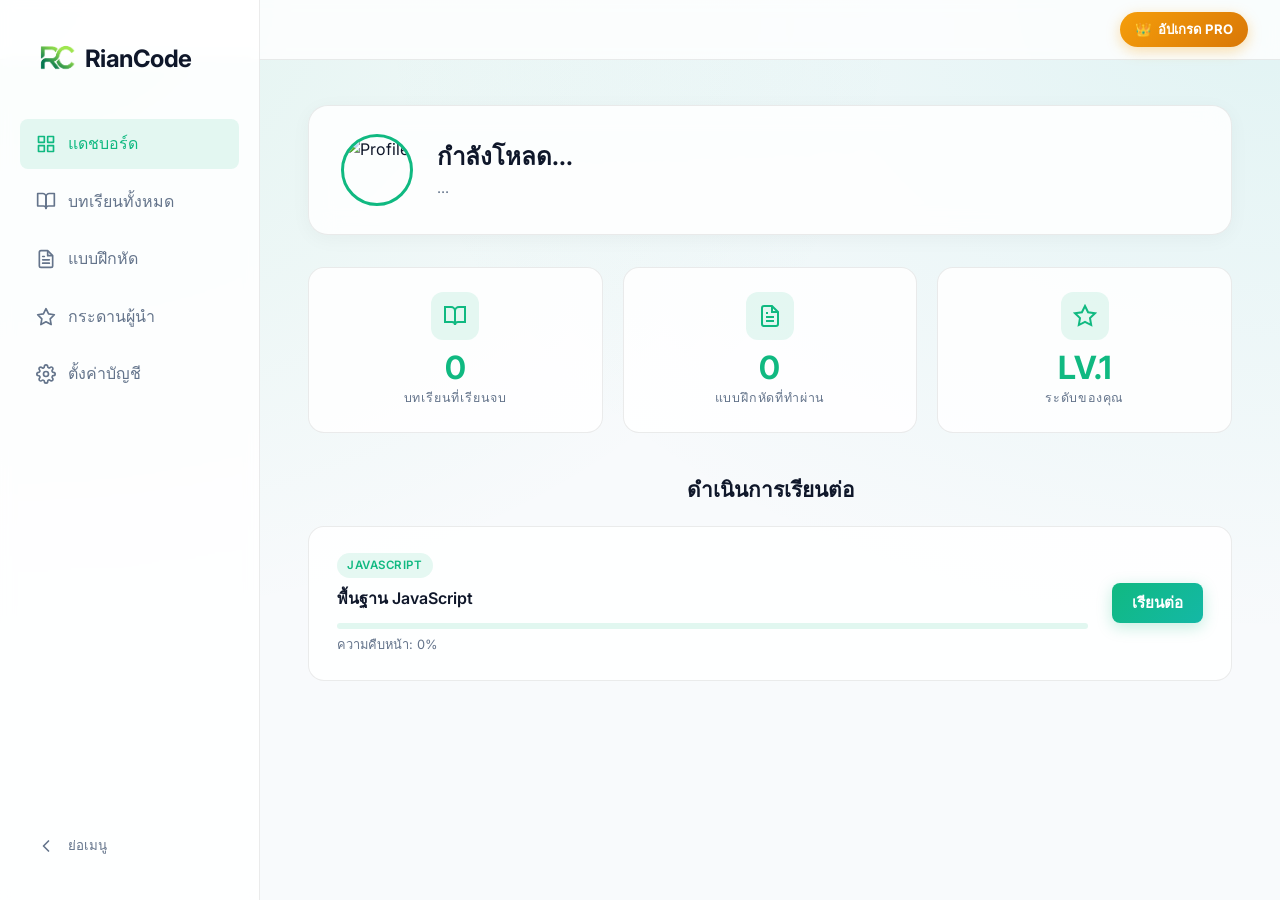
==== dashboard.html @ dbc55b89 "frontend เสร็จแล้วสำหรับ user" ====
<!DOCTYPE html>
<html lang="th">

<head>
    <meta charset="UTF-8">
    <meta name="viewport" content="width=device-width, initial-scale=1.0">
    <title>แดชบอร์ด - RianCode</title>
    <link rel="icon" type="image/png" href="frontend/assets/img/logo.png">
    <link
        href="https://fonts.googleapis.com/css2?family=Inter:wght@300;400;600;700&family=JetBrains+Mono:wght@400;700&display=swap"
        rel="stylesheet">
    <link rel="stylesheet" href="frontend/assets/css/style.css?v=1788372563889">

    <style>
        /* ===== Dashboard Navbar ===== */
        .nav-container.dashboard-nav {
            display: flex;
            align-items: center;
            justify-content: flex-end;
            max-width: 100%;
            padding: 0.75rem 2rem;
            gap: 1rem;
        }

        .dash-hamburger {
            display: none;
            /* hidden on desktop */
            background: none;
            border: none;
            cursor: pointer;
            color: var(--text-primary);
            padding: 0.4rem;
            border-radius: 8px;
            transition: background 0.2s;
        }

        .dash-hamburger:hover {
            background: rgba(16, 185, 129, 0.08);
        }

        .dash-brand {
            display: none;
            /* shown on mobile only */
            align-items: center;
            gap: 0.4rem;
            font-weight: 700;
            font-size: 1.1rem;
            text-decoration: none;
            color: var(--text-primary);
            margin-right: auto;
        }

        .dash-nav-actions {
            display: flex !important;
        }

        /* ===== Sidebar Header ===== */
        .sidebar-header {
            display: flex;
            justify-content: space-between;
            align-items: center;
            margin-bottom: 2rem;
            padding: 0 0.5rem;
        }

        .mobile-close-btn {
            display: none;
            background: none;
            border: none;
            cursor: pointer;
            color: var(--text-secondary);
            padding: 0.3rem;
            border-radius: 6px;
            transition: background 0.2s, color 0.2s;
        }

        .mobile-close-btn:hover {
            background: rgba(0, 0, 0, 0.06);
            color: var(--text-primary);
        }

        /* ===== Main Content & Inner ===== */
        .dashboard-inner {
            max-width: 1000px;
            margin: 0 auto;
            width: 100%;
        }

        /* ===== Profile Header Card ===== */
        .dashboard-header {
            display: flex;
            align-items: center;
            gap: 1.5rem;
            margin-bottom: 2rem;
            background: var(--surface-color);
            padding: 1.75rem 2rem;
            border-radius: 20px;
            border: 1px solid var(--surface-border);
            backdrop-filter: blur(12px);
            box-shadow: 0 4px 20px rgba(0, 0, 0, 0.04);
        }

        .dashboard-avatar {
            width: 72px;
            height: 72px;
            border-radius: 50%;
            border: 3px solid var(--primary-color);
            object-fit: cover;
            flex-shrink: 0;
        }

        .dashboard-welcome h1 {
            font-size: 1.5rem;
            font-weight: 700;
            margin-bottom: 0.25rem;
            line-height: 1.3;
        }

        .dashboard-welcome p {
            color: var(--text-secondary);
            font-size: 0.9rem;
        }

        /* ===== Stats Grid ===== */
        .dashboard-stats {
            display: grid;
            grid-template-columns: repeat(3, 1fr);
            gap: 1.25rem;
            margin-bottom: 2.5rem;
        }

        .stat-card {
            background: var(--surface-color);
            border: 1px solid var(--surface-border);
            padding: 1.5rem 1rem;
            border-radius: 16px;
            text-align: center;
            transition: transform 0.2s, box-shadow 0.2s;
        }

        .stat-card:hover {
            transform: translateY(-3px);
            box-shadow: 0 8px 24px rgba(0, 0, 0, 0.07);
        }

        .stat-icon {
            display: inline-flex;
            align-items: center;
            justify-content: center;
            width: 48px;
            height: 48px;
            border-radius: 12px;
            background: rgba(16, 185, 129, 0.1);
            color: var(--primary-color);
            margin-bottom: 0.75rem;
        }

        .stat-value {
            font-size: 2rem;
            font-weight: 700;
            color: var(--primary-color);
            margin-bottom: 0.25rem;
            line-height: 1;
        }

        .stat-label {
            color: var(--text-secondary);
            font-size: 0.78rem;
            text-transform: uppercase;
            letter-spacing: 0.8px;
        }

        /* ===== Section Title ===== */
        .section-title {
            font-size: 1.3rem;
            font-weight: 700;
            margin-bottom: 1.25rem;
            color: var(--text-primary);
        }

        /* ===== Course Cards ===== */
        .course-list {
            display: flex;
            flex-direction: column;
            gap: 1rem;
        }

        .course-card {
            background: var(--surface-color);
            border: 1px solid var(--surface-border);
            border-radius: 16px;
            padding: 1.5rem 1.75rem;
            display: flex;
            align-items: center;
            justify-content: space-between;
            gap: 1.5rem;
            transition: transform 0.2s, box-shadow 0.2s;
        }

        .course-card:hover {
            transform: translateY(-2px);
            box-shadow: 0 8px 24px rgba(0, 0, 0, 0.07);
        }

        .course-info {
            flex: 1;
            min-width: 0;
        }

        .course-badge {
            display: inline-block;
            background: rgba(16, 185, 129, 0.1);
            color: var(--primary-color);
            font-size: 0.72rem;
            font-weight: 600;
            padding: 0.2rem 0.65rem;
            border-radius: 100px;
            margin-bottom: 0.5rem;
            letter-spacing: 0.5px;
            text-transform: uppercase;
        }

        .course-title {
            font-size: 1rem;
            font-weight: 600;
            margin-bottom: 0.75rem;
        }

        .course-progress-bar {
            height: 6px;
            background: rgba(16, 185, 129, 0.12);
            border-radius: 100px;
            overflow: hidden;
            margin-bottom: 0.35rem;
        }

        .course-progress-fill {
            height: 100%;
            background: var(--gradient-1);
            border-radius: 100px;
            transition: width 0.5s ease;
        }

        .course-progress-text {
            font-size: 0.8rem;
            color: var(--text-secondary);
        }

        /* ===== Mobile Responsive ===== */
        @media (max-width: 968px) {
            .dash-hamburger {
                display: flex;
            }

            .dash-brand {
                display: flex;
            }

            .mobile-close-btn {
                display: flex !important;
            }

            .dashboard-stats {
                grid-template-columns: repeat(3, 1fr);
                gap: 0.75rem;
            }

            .stat-card {
                padding: 1rem 0.5rem;
            }

            .stat-icon {
                width: 38px;
                height: 38px;
                border-radius: 10px;
                margin-bottom: 0.5rem;
            }

            .stat-value {
                font-size: 1.5rem;
            }

            .stat-label {
                font-size: 0.7rem;
            }

            .course-card {
                flex-direction: column;
                align-items: flex-start;
                gap: 1rem;
            }

            .dashboard-header {
                padding: 1.25rem;
                gap: 1rem;
            }

            .dashboard-avatar {
                width: 56px;
                height: 56px;
            }

            .dashboard-welcome h1 {
                font-size: 1.2rem;
            }

            .nav-container.dashboard-nav {
                padding: 0.5rem 1rem 0.5rem 0.25rem;
                gap: 1rem;
            }

            .dash-hamburger {
                margin-right: auto;
            }
        }

        @media (max-width: 480px) {
            .dashboard-stats {
                grid-template-columns: repeat(3, 1fr);
                gap: 0.5rem;
            }

            .stat-value {
                font-size: 1.25rem;
            }

            .stat-label {
                font-size: 0.65rem;
                letter-spacing: 0;
            }
        }

        /* ===== Sidebar Overlay (Mobile) ===== */
        .sidebar-overlay {
            display: none;
            position: fixed;
            inset: 0;
            background: rgba(0,0,0,0.5);
            z-index: 109;
        }

        .sidebar-overlay.active {
            display: block;
        }
    </style>
</head>

<body data-protected="true">

    <!-- Navbar -->
    <nav class="navbar">
        <div class="nav-container dashboard-nav">
            <!-- Mobile Hamburger (left side, only visible on mobile) -->
            <button class="dash-hamburger" id="dashMobileBtn" aria-label="Toggle Sidebar">
                <svg viewBox="0 0 24 24" fill="none" stroke="currentColor" stroke-width="2.5" stroke-linecap="round"
                    stroke-linejoin="round" width="22" height="22">
                    <line x1="3" y1="6" x2="21" y2="6"></line>
                    <line x1="3" y1="12" x2="21" y2="12"></line>
                    <line x1="3" y1="18" x2="21" y2="18"></line>
                </svg>
            </button>
            <!-- User profile/actions (right side) -->
            <div class="nav-actions dash-nav-actions">
                <a href="upgrade.html" class="btn-upgrade-nav">
                    <span>👑</span>
                    <span>อัปเกรด PRO</span>
                </a>
            </div>
        </div>
    </nav>

    <!-- Dashboard Layout -->
    <div class="dashboard-layout">
        <!-- Mobile Sidebar Overlay -->
        <div class="sidebar-overlay" id="sidebarOverlay"></div>

        <!-- Sidebar -->
        <aside class="sidebar" id="sidebar">
            <div class="sidebar-header">
                <a href="index" class="logo" style="text-decoration:none;">
                    <img src="frontend/assets/img/logo.png" alt="RianCode" class="brand-logo-img">
                    <span class="logo-text">RianCode</span>
                </a>
                <button id="sidebarCloseBtn" class="mobile-close-btn" aria-label="Close Sidebar">
                    <svg viewBox="0 0 24 24" width="22" height="22" stroke="currentColor" stroke-width="2.5" fill="none"
                        stroke-linecap="round" stroke-linejoin="round">
                        <line x1="18" y1="6" x2="6" y2="18"></line>
                        <line x1="6" y1="6" x2="18" y2="18"></line>
                    </svg>
                </button>
            </div>
            <nav class="sidebar-nav">
                <a href="dashboard" class="sidebar-link active" title="แดชบอร์ด">
                    <svg viewBox="0 0 24 24" fill="none" stroke="currentColor" stroke-width="2" stroke-linecap="round"
                        stroke-linejoin="round">
                        <rect x="3" y="3" width="7" height="7"></rect>
                        <rect x="14" y="3" width="7" height="7"></rect>
                        <rect x="14" y="14" width="7" height="7"></rect>
                        <rect x="3" y="14" width="7" height="7"></rect>
                    </svg>
                    <span class="sidebar-link-text">แดชบอร์ด</span>
                </a>
                <a href="lessons" class="sidebar-link" title="บทเรียนทั้งหมด">
                    <svg viewBox="0 0 24 24" fill="none" stroke="currentColor" stroke-width="2" stroke-linecap="round"
                        stroke-linejoin="round">
                        <path d="M2 3h6a4 4 0 0 1 4 4v14a3 3 0 0 0-3-3H2z"></path>
                        <path d="M22 3h-6a4 4 0 0 0-4 4v14a3 3 0 0 1 3-3h7z"></path>
                    </svg>
                    <span class="sidebar-link-text">บทเรียนทั้งหมด</span>
                </a>
                <a href="exercises" class="sidebar-link" title="แบบฝึกหัด">
                    <svg viewBox="0 0 24 24" fill="none" stroke="currentColor" stroke-width="2" stroke-linecap="round"
                        stroke-linejoin="round">
                        <path d="M14 2H6a2 2 0 0 0-2 2v16c0 1.1.9 2 2 2h12a2 2 0 0 0 2-2V8l-6-6z"></path>
                        <path d="M14 3v5h5M16 13H8M16 17H8M10 9H8"></path>
                    </svg>
                    <span class="sidebar-link-text">แบบฝึกหัด</span>
                </a>
                <a href="leaderboard" class="sidebar-link" title="กระดานผู้นำ">
                    <svg viewBox="0 0 24 24" fill="none" stroke="currentColor" stroke-width="2" stroke-linecap="round"
                        stroke-linejoin="round">
                        <polygon
                            points="12 2 15.09 8.26 22 9.27 17 14.14 18.18 21.02 12 17.77 5.82 21.02 7 14.14 2 9.27 8.91 8.26 12 2">
                        </polygon>
                    </svg>
                    <span class="sidebar-link-text">กระดานผู้นำ</span>
                </a>
                <a href="settings" class="sidebar-link" title="ตั้งค่าบัญชี">
                    <svg viewBox="0 0 24 24" fill="none" stroke="currentColor" stroke-width="2" stroke-linecap="round"
                        stroke-linejoin="round">
                        <circle cx="12" cy="12" r="3"></circle>
                        <path
                            d="M19.4 15a1.65 1.65 0 0 0 .33 1.82l.06.06a2 2 0 0 1 0 2.83 2 2 0 0 1-2.83 0l-.06-.06a1.65 1.65 0 0 0-1.82-.33 1.65 1.65 0 0 0-1 1.51V21a2 2 0 0 1-2 2 2 2 0 0 1-2-2v-.09A1.65 1.65 0 0 0 9 19.4a1.65 1.65 0 0 0-1.82.33l-.06.06a2 2 0 0 1-2.83 0 2 2 0 0 1 0-2.83l.06-.06a1.65 1.65 0 0 0 .33-1.82 1.65 1.65 0 0 0-1.51-1H3a2 2 0 0 1-2-2 2 2 0 0 1 2-2h.09A1.65 1.65 0 0 0 4.6 9a1.65 1.65 0 0 0-.33-1.82l-.06-.06a2 2 0 0 1 0-2.83 2 2 0 0 1 2.83 0l.06.06a1.65 1.65 0 0 0 1.82.33H9a1.65 1.65 0 0 0 1-1.51V3a2 2 0 0 1 2-2 2 2 0 0 1 2 2v.09a1.65 1.65 0 0 0 1 1.51 1.65 1.65 0 0 0 1.82-.33l.06-.06a2 2 0 0 1 2.83 0 2 2 0 0 1 0 2.83l-.06.06a1.65 1.65 0 0 0-.33 1.82V9a1.65 1.65 0 0 0 1.51 1H21a2 2 0 0 1 2 2 2 2 0 0 1-2 2h-.09a1.65 1.65 0 0 0-1.51 1z">
                        </path>
                    </svg>
                    <span class="sidebar-link-text">ตั้งค่าบัญชี</span>
                </a>
            </nav>
            <div style="margin-top: auto;">
                <button id="sidebarToggle" class="sidebar-link"
                    style="width: 100%; background: none; border: none; cursor: pointer;">
                    <svg id="toggleIcon" viewBox="0 0 24 24" fill="none" stroke="currentColor" stroke-width="2"
                        stroke-linecap="round" stroke-linejoin="round">
                        <polyline points="15 18 9 12 15 6"></polyline>
                    </svg>
                    <span class="sidebar-link-text">ย่อเมนู</span>
                </button>
            </div>
        </aside>

        <!-- Main Content Area -->
        <main class="main-content">
            <div class="dashboard-inner">

                <!-- Profile Header Card -->
                <div class="dashboard-header">
                    <img src="" alt="Profile" class="dashboard-avatar" id="dashAvatar">
                    <div class="dashboard-welcome">
                        <h1 id="dashName">กำลังโหลด...</h1>
                        <p id="dashEmail">...</p>
                    </div>
                </div>

                <!-- Stats Grid -->
                <div class="dashboard-stats">
                    <div class="stat-card">
                        <div class="stat-icon">
                            <svg viewBox="0 0 24 24" fill="none" stroke="currentColor" stroke-width="2" width="24"
                                height="24">
                                <path d="M2 3h6a4 4 0 0 1 4 4v14a3 3 0 0 0-3-3H2z"></path>
                                <path d="M22 3h-6a4 4 0 0 0-4 4v14a3 3 0 0 1 3-3h7z"></path>
                            </svg>
                        </div>
                        <div class="stat-value" id="statLessons">0</div>
                        <div class="stat-label">บทเรียนที่เรียนจบ</div>
                    </div>
                    <div class="stat-card">
                        <div class="stat-icon" style="background: rgba(16, 185, 129, 0.1); color: var(--primary-color);">
                            <svg viewBox="0 0 24 24" fill="none" stroke="currentColor" stroke-width="2" width="24"
                                height="24">
                                <path d="M14 2H6a2 2 0 0 0-2 2v16c0 1.1.9 2 2 2h12a2 2 0 0 0 2-2V8l-6-6z"></path>
                                <path d="M14 3v5h5M16 13H8M16 17H8M10 9H8"></path>
                            </svg>
                        </div>
                        <div class="stat-value" style="color:var(--primary-color);" id="statExercises">0</div>
                        <div class="stat-label">แบบฝึกหัดที่ทำผ่าน</div>
                    </div>
                    <div class="stat-card">
                        <div class="stat-icon" style="background: rgba(16, 185, 129, 0.1); color: var(--primary-color);">
                            <svg viewBox="0 0 24 24" fill="none" stroke="currentColor" stroke-width="2" width="24"
                                height="24">
                                <polygon
                                    points="12 2 15.09 8.26 22 9.27 17 14.14 18.18 21.02 12 17.77 5.82 21.02 7 14.14 2 9.27 8.91 8.26 12 2">
                                </polygon>
                            </svg>
                        </div>
                        <div class="stat-value" style="color:var(--primary-color);">LV.1</div>
                        <div class="stat-label">ระดับของคุณ</div>
                    </div>
                </div>

                <!-- Continue Section -->
                <h2 class="section-title">ดำเนินการเรียนต่อ</h2>
                <div class="course-list">
                    <div class="course-card">
                        <div class="course-info">
                            <div class="course-badge">JavaScript</div>
                            <h3 class="course-title">พื้นฐาน JavaScript</h3>
                            <div class="course-progress-bar">
                                <div class="course-progress-fill" style="width:0%"></div>
                            </div>
                            <p class="course-progress-text">ความคืบหน้า: 0%</p>
                        </div>
                        <button class="btn btn-primary">เรียนต่อ</button>
                    </div>
                </div>

            </div>
        </main>
    </div>

    <!-- Supabase & App Scripts -->
    <script src="https://cdn.jsdelivr.net/npm/@supabase/supabase-js@2"></script>
    <script src="frontend/assets/js/supabaseClient.js"></script>
    <script src="frontend/assets/js/auth.js?v=1788375000000"></script>
    <script src="frontend/assets/js/main.js"></script>

    <script>
        // โหลดข้อมูลโปรไฟล์มาแสดงใน Dashboard
        document.addEventListener('DOMContentLoaded', async () => {
            const { data: { session } } = await supabaseClient.auth.getSession();
            if (session) {
                const user = session.user;
                const dashName = document.getElementById('dashName');
                const dashEmail = document.getElementById('dashEmail');
                const dashAvatar = document.getElementById('dashAvatar');

                // Fetch profile from database
                const { data: profile, error } = await supabaseClient
                    .from('profiles')
                    .select('*')
                    .eq('id', user.id)
                    .single();

                let rawAvatar = null;
                let fullName = 'นักเรียน';

                if (profile) {
                    rawAvatar = profile.avatar_url;
                    fullName = profile.full_name || fullName;
                }

                if (!rawAvatar) {
                    rawAvatar = user.user_metadata?.avatar_url || user.user_metadata?.picture;

                    // Check identities if not found in user_metadata
                    if (!rawAvatar && user.identities) {
                        for (const identity of user.identities) {
                            if (identity.identity_data && (identity.identity_data.avatar_url || identity.identity_data.picture)) {
                                rawAvatar = identity.identity_data.avatar_url || identity.identity_data.picture;
                                break;
                            }
                        }
                    }
                }

                if (!profile && user.user_metadata?.full_name) {
                    fullName = user.user_metadata.full_name;
                }

                if (!profile && user.email && fullName === 'นักเรียน') {
                    fullName = user.email.split('@')[0];
                }

                dashName.textContent = 'ยินดีต้อนรับ, ' + fullName;
                dashEmail.textContent = user.email;

                let avatarUrl = rawAvatar ? rawAvatar : 'https://ui-avatars.com/api/?name=' + encodeURIComponent(fullName);

                dashAvatar.src = avatarUrl;
                dashAvatar.style.display = 'block';

                // Self-healing: Insert profile if it doesn't exist
                if (!profile && error && error.code === 'PGRST116') {
                    await supabaseClient.from('profiles').insert([
                        {
                            id: user.id,
                            full_name: fullName !== 'นักเรียน' ? fullName : null,
                            avatar_url: rawAvatar
                        }
                    ]);
                }
            }
        });
        // Sidebar Collapse Logic
        const sidebarToggle = document.getElementById('sidebarToggle');
        const sidebar = document.getElementById('sidebar');
        const toggleIcon = document.getElementById('toggleIcon');
        const dashMobileBtn = document.getElementById('dashMobileBtn');
        const sidebarCloseBtn = document.getElementById('sidebarCloseBtn');
        const sidebarOverlay = document.getElementById('sidebarOverlay');

        function openSidebar() {
            sidebar.classList.add('open');
            sidebar.classList.remove('collapsed');
            sidebarOverlay.classList.add('active');
            if (toggleIcon) toggleIcon.innerHTML = '<polyline points="15 18 9 12 15 6"></polyline>';
        }
        function closeSidebar() {
            sidebar.classList.remove('open');
            sidebarOverlay.classList.remove('active');
        }

        if (sidebarToggle && sidebar && toggleIcon) {
            sidebarToggle.addEventListener('click', () => {
                sidebar.classList.toggle('collapsed');
                if (sidebar.classList.contains('collapsed')) {
                    toggleIcon.innerHTML = '<polyline points="9 18 15 12 9 6"></polyline>';
                } else {
                    toggleIcon.innerHTML = '<polyline points="15 18 9 12 15 6"></polyline>';
                }
            });
        }

        if (dashMobileBtn) dashMobileBtn.addEventListener('click', openSidebar);
        if (sidebarCloseBtn) sidebarCloseBtn.addEventListener('click', closeSidebar);
        if (sidebarOverlay) sidebarOverlay.addEventListener('click', closeSidebar);
    </script>
</body>

</html>
---- frontend/assets/css/style.css ----
/* CSS Reset & Variables (Light Mode) .brand-logo-img*/
:root {
    --bg-color: #f8fafc;
    /* Very light gray/white */
    --surface-color: rgba(255, 255, 255, 0.85);
    /* White with transparency for glass effect */
    --surface-border: rgba(0, 0, 0, 0.08);
    /* Subtle dark border */
    --text-primary: #0f172a;
    /* Deep dark blue for text */
    --text-secondary: #64748b;
    /* Gray text */

    --primary-color: #10b981;
    /* Emerald Green */
    --primary-hover: #059669;
    --secondary-color: #14b8a6;
    /* Teal */

    --gradient-1: linear-gradient(135deg, #10b981, #14b8a6);
    --gradient-2: linear-gradient(135deg, #84cc16, #14b8a6);

    --font-ui: 'Inter', -apple-system, sans-serif;
    --font-mono: 'JetBrains Mono', monospace;

    --transition: all 0.3s ease;
}

* {
    margin: 0;
    padding: 0;
    box-sizing: border-box;
}

body {
    font-family: var(--font-ui);
    background-color: var(--bg-color);
    color: var(--text-primary);
    line-height: 1.6;
    overflow-x: hidden;
    /* Soft light gradient blobs */
    background-image:
        radial-gradient(at 0% 0%, rgba(16, 185, 129, 0.1) 0px, transparent 50%),
        radial-gradient(at 100% 0%, rgba(20, 184, 166, 0.1) 0px, transparent 50%);
    background-attachment: fixed;
}

a {
    text-decoration: none;
    color: inherit;
}

/* Typography Utility */
.text-gradient {
    background: var(--gradient-1);
    -webkit-background-clip: text;
    -webkit-text-fill-color: transparent;
    background-clip: text;
}

/* Buttons */
.btn {
    display: inline-flex;
    align-items: center;
    justify-content: center;
    gap: 0.5rem;
    padding: 0.5rem 1.25rem;
    border-radius: 8px;
    font-weight: 600;
    font-size: 0.95rem;
    cursor: pointer;
    transition: var(--transition);
    border: none;
    outline: none;
}

.btn-primary {
    background: var(--gradient-1);
    color: white;
    box-shadow: 0 4px 15px rgba(16, 185, 129, 0.25);
}

.btn-primary:hover {
    transform: translateY(-2px);
    box-shadow: 0 6px 20px rgba(16, 185, 129, 0.35);
}

.btn-outline {
    background: transparent;
    border: 1px solid var(--surface-border);
    color: var(--text-primary);
}

.btn-outline:hover {
    background: rgba(0, 0, 0, 0.03);
    border-color: rgba(0, 0, 0, 0.15);
}

.btn-secondary {
    background: var(--surface-color);
    border: 1px solid var(--surface-border);
    color: var(--text-primary);
    backdrop-filter: blur(10px);
    box-shadow: 0 2px 8px rgba(0, 0, 0, 0.04);
}

.btn-secondary:hover {
    background: rgba(255, 255, 255, 0.95);
    box-shadow: 0 4px 12px rgba(0, 0, 0, 0.08);
}

.btn-large {
    padding: 0.75rem 1.5rem;
    font-size: 1.05rem;
}

/* Navbar */
.navbar {
    position: fixed;
    top: 0;
    width: 100%;
    z-index: 100;
    background: rgba(255, 255, 255, 0.8);
    backdrop-filter: blur(7px);
    -webkit-backdrop-filter: blur(12px);
    border-bottom: 1px solid var(--surface-border);
}

.navbar.floating {
    top: 1.5rem;
    left: 50%;
    transform: translateX(-50%);
    width: 90%;
    max-width: 1200px;
    border-radius: 25px;
    border: 1px solid var(--surface-border);
    box-shadow: 0 20px 40px rgba(0, 0, 0, 0.08);
}

.nav-container {
    max-width: 1200px;
    margin: 0 auto;
    padding: 1rem 2rem;
    display: flex;
    justify-content: space-between;
    align-items: center;
}

.logo {
    font-size: 1.5rem;
    font-weight: 700;
    display: flex;
    align-items: center;
    gap: 0.1rem;
    letter-spacing: -0.5px;
}

.logo-icon {
    color: var(--primary-color);
    font-family: var(--font-mono);
}

.nav-links {
    display: flex;
    gap: 2rem;
}

.nav-links a {
    color: var(--text-secondary);
    font-weight: 500;
    transition: var(--transition);
}

.nav-links a:hover {
    color: var(--primary-color);
}

.nav-actions {
    display: flex;
    gap: 1rem;
    align-items: center;
}

/* Upgrade PRO Button */
.btn-upgrade-nav {
    display: inline-flex;
    align-items: center;
    gap: 0.4rem;
    background: linear-gradient(135deg, #f59e0b, #d97706);
    color: #ffffff !important;
    padding: 0.45rem 0.95rem;
    border-radius: 99px;
    font-size: 0.82rem;
    font-weight: 700;
    text-decoration: none !important;
    box-shadow: 0 4px 14px rgba(245, 158, 11, 0.35);
    transition: all 0.2s cubic-bezier(0.16, 1, 0.3, 1);
    border: none;
    white-space: nowrap;
}

.btn-upgrade-nav:hover {
    transform: translateY(-1px) scale(1.02);
    box-shadow: 0 6px 20px rgba(245, 158, 11, 0.5);
    background: linear-gradient(135deg, #fbbf24, #d97706);
}

/* Profile Dropdown */
.profile-dropdown {
    position: relative;
    display: inline-flex;
    align-items: center;
}

.profile-dropdown-menu {
    display: none !important;
    position: absolute;
    right: 0;
    top: calc(100% + 10px);
    background: #ffffff;
    border: 1px solid #e2e8f0;
    min-width: 180px;
    border-radius: 12px;
    box-shadow: 0 10px 30px rgba(0, 0, 0, 0.15);
    z-index: 9999;
    overflow: hidden;
    flex-direction: column;
    padding: 0.4rem 0;
}

.profile-dropdown-menu.show {
    display: flex !important;
    animation: fadeInDown 0.2s ease-out;
}

.dropdown-item {
    padding: 0.6rem 1.1rem;
    display: flex;
    align-items: center;
    gap: 0.5rem;
    color: #334155;
    text-decoration: none;
    font-size: 0.88rem;
    font-weight: 500;
    cursor: pointer;
    background: transparent;
    border: none;
    width: 100%;
    text-align: left;
    transition: all 0.15s;
}

.dropdown-item:hover {
    background: #f1f5f9;
    color: #0f172a;
}

.dropdown-divider {
    height: 1px;
    background: #e2e8f0;
    margin: 0.35rem 0;
}


.dropdown-item:hover {
    background: rgba(0, 0, 0, 0.05);
    color: var(--primary-color);
}

.dropdown-divider {
    height: 1px;
    background-color: var(--surface-border);
    margin: 4px 0;
}

/* Sidebar Layout */
.dashboard-layout {
    display: flex;
    min-height: 100vh;
    padding-top: 73px;
}

.sidebar {
    width: 260px;
    background: var(--surface-color);
    border-right: 1px solid var(--surface-border);
    backdrop-filter: blur(7px);
    position: fixed;
    top: 0;
    bottom: 0;
    left: 0;
    padding: 2rem 1.25rem;
    overflow-y: auto;
    z-index: 110;
    transition: width 0.3s ease, padding 0.3s ease;
    display: flex;
    flex-direction: column;
}

.sidebar.collapsed {
    width: 80px;
    padding: 2rem 0.5rem;
}

.sidebar.collapsed .sidebar-link-text,
.sidebar.collapsed .logo-text {
    display: none;
}

.sidebar.collapsed .sidebar-link {
    justify-content: center;
    padding: 0.75rem;
}

.sidebar.collapsed .logo {
    justify-content: center;
    padding: 0 !important;
}

.sidebar-nav {
    display: flex;
    flex-direction: column;
    gap: 0.5rem;
}

.sidebar-link {
    display: flex;
    align-items: center;
    gap: 0.75rem;
    padding: 0.75rem 1rem;
    border-radius: 8px;
    color: var(--text-secondary);
    font-weight: 500;
    transition: var(--transition);
}

.sidebar-link:hover,
.sidebar-link.active {
    background: rgba(16, 185, 129, 0.1);
    color: var(--primary-color);
}

.sidebar-link svg {
    width: 20px;
    height: 20px;
}

.main-content {
    flex: 1;
    margin-left: 260px;
    padding: 2rem 3rem;
    width: calc(100% - 260px);
    transition: margin-left 0.3s ease, width 0.3s ease;
}

.sidebar.collapsed~.main-content {
    margin-left: 80px;
    width: calc(100% - 80px);
}

/* Mobile Menu Toggle */
.mobile-menu-btn {
    display: none;
    background: none;
    border: none;
    color: var(--text-primary);
    cursor: pointer;
    padding: 0.5rem;
}

/* Hero Section */
.hero {
    max-width: 1200px;
    margin: 0 auto;
    padding: 8rem 2rem 4rem;
    display: grid;
    grid-template-columns: 1fr 1fr;
    gap: 4rem;
    align-items: center;
    min-height: 100vh;
}

.hero-badge {
    display: inline-block;
    padding: 0.4rem 1rem;
    background: rgba(16, 185, 129, 0.1);
    border: 1px solid rgba(16, 185, 129, 0.2);
    border-radius: 999px;
    color: var(--primary-hover);
    font-size: 0.875rem;
    font-weight: 600;
    margin-bottom: 1.5rem;
    animation: fadeInDown 0.6s ease-out;
}

.hero-title {
    font-size: 4rem;
    line-height: 1.1;
    font-weight: 700;
    margin-bottom: 1.5rem;
    letter-spacing: -1px;
    animation: fadeInUp 0.8s ease-out;
}

.hero-subtitle {
    font-size: 1.125rem;
    color: var(--text-secondary);
    margin-bottom: 2.5rem;
    max-width: 90%;
    animation: fadeInUp 1s ease-out;
}

.hero-buttons {
    display: flex;
    gap: 1rem;
    animation: fadeInUp 1.2s ease-out;
}

/* Code Window Animation - Dark Theme to contrast the white bg */
.hero-visual {
    position: relative;
    perspective: 1000px;
    animation: fadeIn 1.5s ease-out;
}

.code-window {
    background: #0f172a;
    /* Dark background for code window */
    border-radius: 12px;
    border: 1px solid rgba(255, 255, 255, 0.1);
    box-shadow: 0 25px 50px -12px rgba(0, 0, 0, 0.25);
    overflow: hidden;
    transform: rotateY(-5deg) rotateX(5deg);
    transition: transform 0.5s ease;
    animation: float 6s ease-in-out infinite;
    color: #f8fafc;
}

.code-window:hover {
    transform: rotateY(0deg) rotateX(0deg) scale(1.02);
}

.window-header {
    background: #1e293b;
    padding: 0.75rem 1rem;
    display: flex;
    align-items: center;
    border-bottom: 1px solid #334155;
}

.window-dots {
    display: flex;
    gap: 6px;
}

.dot {
    width: 12px;
    height: 12px;
    border-radius: 50%;
}

.dot.red {
    background: #ef4444;
}

.dot.yellow {
    background: #eab308;
}

.dot.green {
    background: #22c55e;
}

.window-title {
    flex: 1;
    text-align: center;
    color: #94a3b8;
    font-size: 0.8rem;
    font-family: var(--font-ui);
    margin-right: 42px;
    /* Balance the dots */
}

.window-body {
    padding: 1.5rem;
    overflow-x: auto;
}

.window-body pre {
    margin: 0;
}

.window-body code {
    font-family: var(--font-mono);
    font-size: 0.9rem;
    line-height: 1.6;
}

/* Code Highlighting Colors (Dark Theme inside Window) */
.keyword {
    color: #c678dd;
}

.function {
    color: #61afef;
}

.parameter {
    color: #d19a66;
}

.string {
    color: #98c379;
}

.comment {
    color: #7f848e;
    font-style: italic;
}

.class {
    color: #e5c07b;
}

/* Floating Elements - Light Theme */
.floating-element {
    position: absolute;
    background: white;
    backdrop-filter: blur(8px);
    border: 1px solid var(--surface-border);
    padding: 0.75rem 1.25rem;
    border-radius: 12px;
    font-family: var(--font-mono);
    font-weight: 700;
    box-shadow: 0 10px 25px rgba(0, 0, 0, 0.08);
    z-index: -1;
}

.html-icon {
    top: -20px;
    right: -20px;
    color: #e34c26;
    animation: float 5s ease-in-out infinite alternate;
}

.css-icon {
    bottom: 40px;
    left: -30px;
    color: #264de4;
    animation: float 7s ease-in-out infinite alternate-reverse;
}

.js-icon {
    bottom: -20px;
    right: 20px;
    color: #d4b802;
    background: rgba(247, 223, 30, 0.2);
    animation: float 6s ease-in-out infinite alternate;
}

/* Features Section */
.features {
    max-width: 1200px;
    margin: 0 auto;
    padding: 4rem 2rem 8rem;
}

.section-title {
    text-align: center;
    font-size: 2.5rem;
    margin-bottom: 4rem;
}

.features-grid {
    display: grid;
    grid-template-columns: repeat(auto-fit, minmax(300px, 1fr));
    gap: 2rem;
}

.feature-card {
    background: var(--surface-color);
    border: 1px solid var(--surface-border);
    border-radius: 16px;
    padding: 2.5rem 2rem;
    transition: var(--transition);
    backdrop-filter: blur(10px);
    box-shadow: 0 4px 15px rgba(0, 0, 0, 0.03);
}

.feature-card:hover {
    transform: translateY(-10px);
    border-color: rgba(16, 185, 129, 0.3);
    box-shadow: 0 15px 35px rgba(16, 185, 129, 0.08);
}

.feature-icon {
    font-size: 3rem;
    margin-bottom: 1.5rem;
}

.feature-card h3 {
    font-size: 1.25rem;
    margin-bottom: 1rem;
    color: var(--text-primary);
}

.feature-card p {
    color: var(--text-secondary);
}

/* Animations */
@keyframes float {
    0% {
        transform: translateY(0px) rotateY(-5deg) rotateX(5deg);
    }

    50% {
        transform: translateY(-15px) rotateY(-3deg) rotateX(3deg);
    }

    100% {
        transform: translateY(0px) rotateY(-5deg) rotateX(5deg);
    }
}

@keyframes fadeIn {
    from {
        opacity: 0;
    }

    to {
        opacity: 1;
    }
}

@keyframes fadeInUp {
    from {
        opacity: 0;
        transform: translateY(30px);
    }

    to {
        opacity: 1;
        transform: translateY(0);
    }
}

@keyframes fadeInDown {
    from {
        opacity: 0;
        transform: translateY(-20px);
    }

    to {
        opacity: 1;
        transform: translateY(0);
    }
}

/* Responsive Styles */
@media (max-width: 968px) {
    .sidebar {
        transform: translateX(-100%);
        transition: transform 0.3s ease;
    }

    .sidebar.open {
        transform: translateX(0);
        box-shadow: 10px 0 30px rgba(0, 0, 0, 0.1);
    }

    .mobile-close-btn {
        display: block !important;
    }

    .navbar.floating {
        top: 0.5rem;
        width: 95%;
        border-radius: 20px;
    }

    .main-content,
    .sidebar.collapsed~.main-content {
        margin-left: 0 !important;
        width: 100% !important;
        padding: 2rem 1.5rem;
    }

    .hero {
        grid-template-columns: 1fr;
        text-align: center;
        padding-top: 7rem;
    }

    .hero-subtitle {
        margin: 0 auto 2.5rem;
    }

    .hero-buttons {
        justify-content: center;
    }

    .hero-visual {
        margin-top: 4rem;
        max-width: 500px;
        margin-left: auto;
        margin-right: auto;
    }

    /* Mobile Menu Navigation */
    .mobile-menu-btn {
        display: block;
        margin-left: auto;
        /* Push it to the right */
    }

    .nav-links,
    .nav-actions {
        display: none;
    }

    .nav-links.active {
        display: flex;
        flex-direction: column;
        position: absolute;
        top: 100%;
        left: 0;
        width: 100%;
        background: rgba(255, 255, 255, 0.95);
        backdrop-filter: blur(12px);
        padding: 1.5rem 2rem;
        border-bottom: 1px solid var(--surface-border);
        box-shadow: 0 10px 15px rgba(0, 0, 0, 0.05);
        gap: 1.5rem;
    }

    .nav-actions.active {
        display: flex;
        flex-direction: column;
        position: absolute;
        top: calc(100% + 220px);
        /* Adjust based on nav-links height */
        left: 0;
        width: 100%;
        background: rgba(255, 255, 255, 0.95);
        padding: 0 2rem 1.5rem;
        border-bottom: 1px solid var(--surface-border);
        box-shadow: 0 10px 15px rgba(0, 0, 0, 0.05);
        z-index: 99;
    }

    /* Adjust container flex flow for active menu */
    .nav-container.active-menu {
        flex-wrap: wrap;
    }
}

@media (max-width: 480px) {
    .hero-title {
        font-size: 2.2rem;
    }

    .hero-buttons {
        flex-direction: column;
        width: 100%;
    }

    .btn-large {
        width: 100%;
    }

    .floating-element {
        display: none;
        /* Hide floating elements on very small screens to avoid clutter */
    }
}

/* Brand Logo adjustments */
.brand-logo-img {
    height: 55px;
    /* Make it slightly larger */
    width: auto;
    object-fit: contain;
    /* Blend mode 'multiply' makes a white background disappear on light themes! */
    /* mix-blend-mode: multiply; */
    transition: transform 0.3s ease;
}

.brand-logo-img:hover {
    transform: scale(1.05);
}
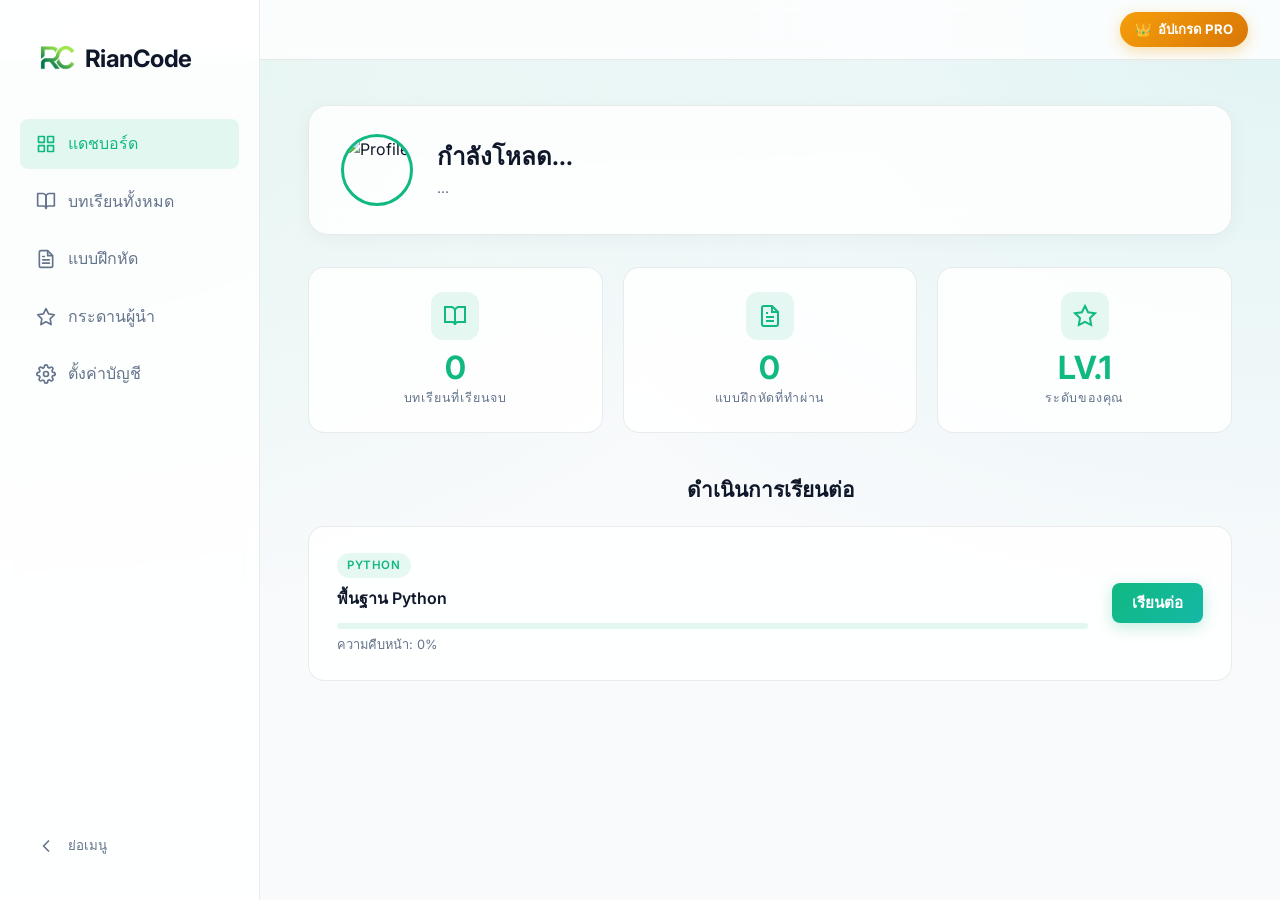
==== commit 0274b86d: "update course name to python" ====
--- a/dashboard.html
+++ b/dashboard.html
@@ -504,8 +504,8 @@
                 <div class="course-list">
                     <div class="course-card">
                         <div class="course-info">
-                            <div class="course-badge">JavaScript</div>
-                            <h3 class="course-title">พื้นฐาน JavaScript</h3>
+                            <div class="course-badge">Python</div>
+                            <h3 class="course-title">พื้นฐาน Python</h3>
                             <div class="course-progress-bar">
                                 <div class="course-progress-fill" style="width:0%"></div>
                             </div>
